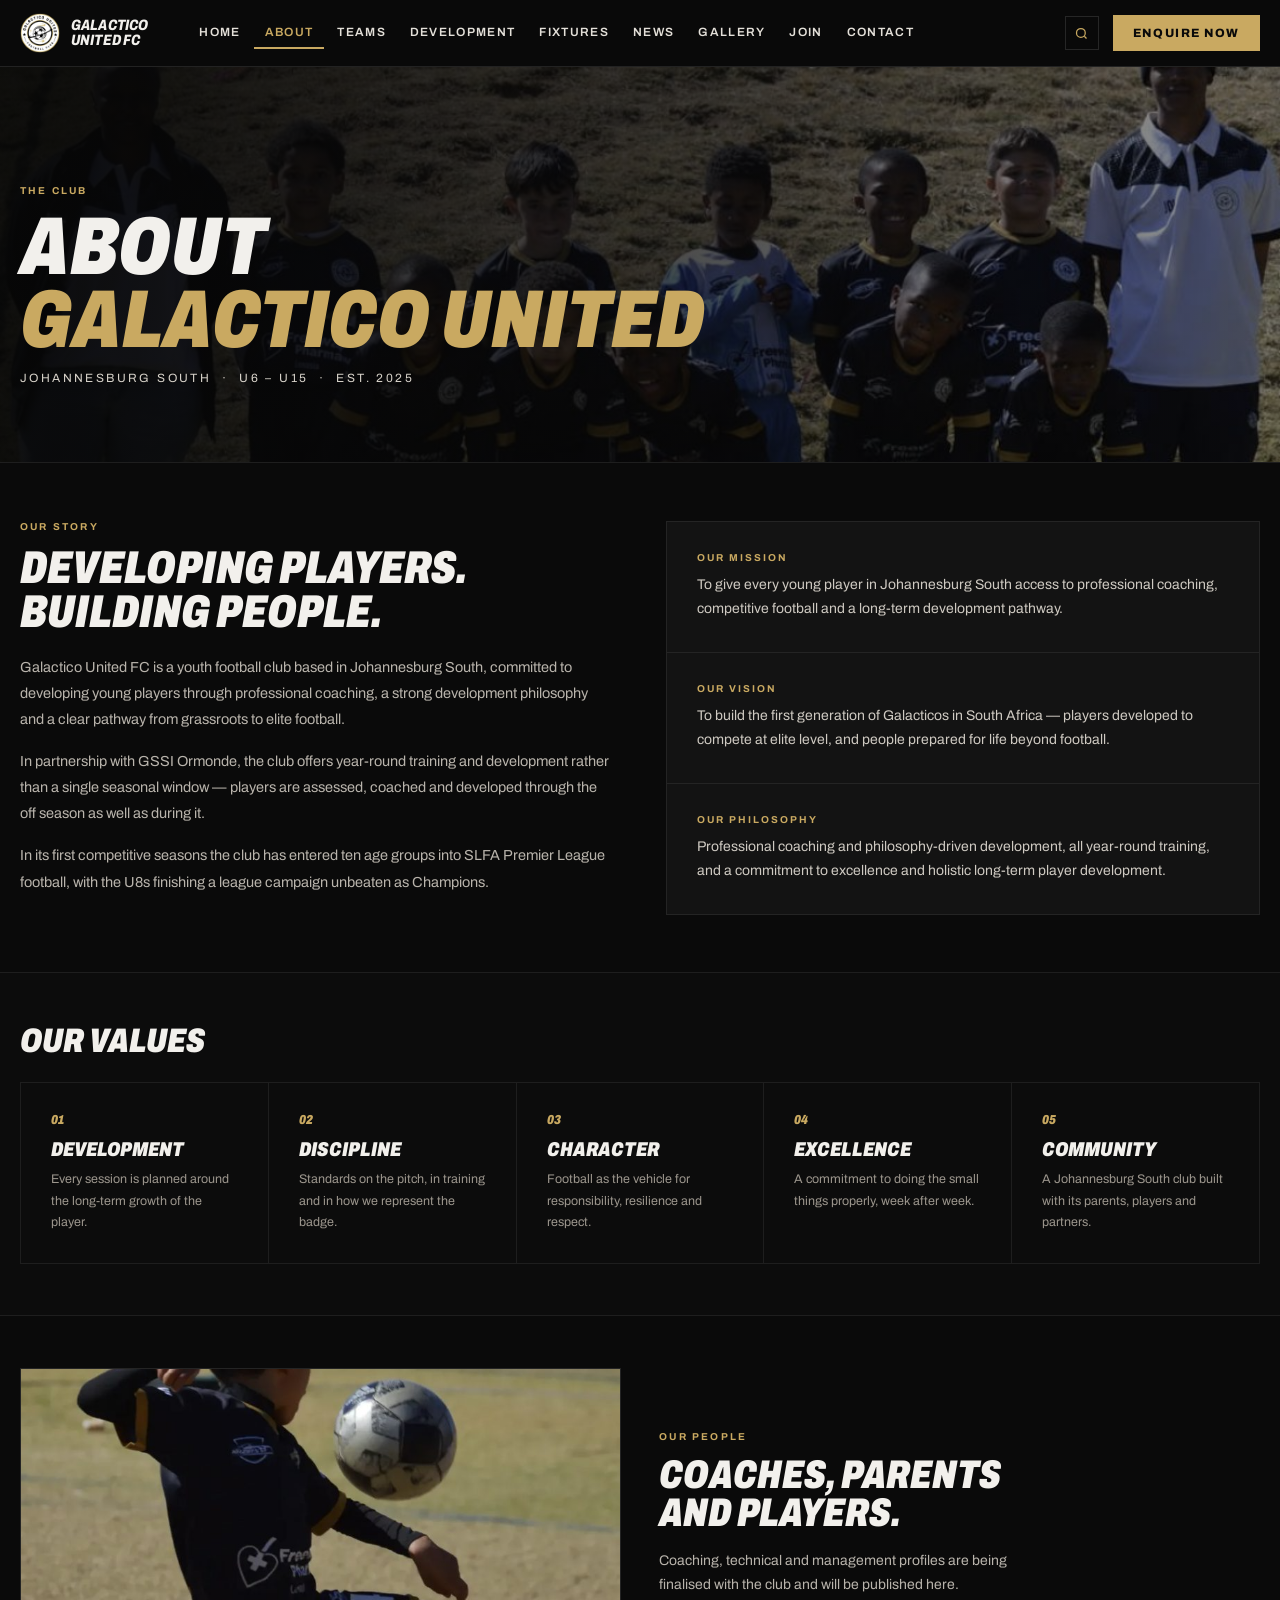
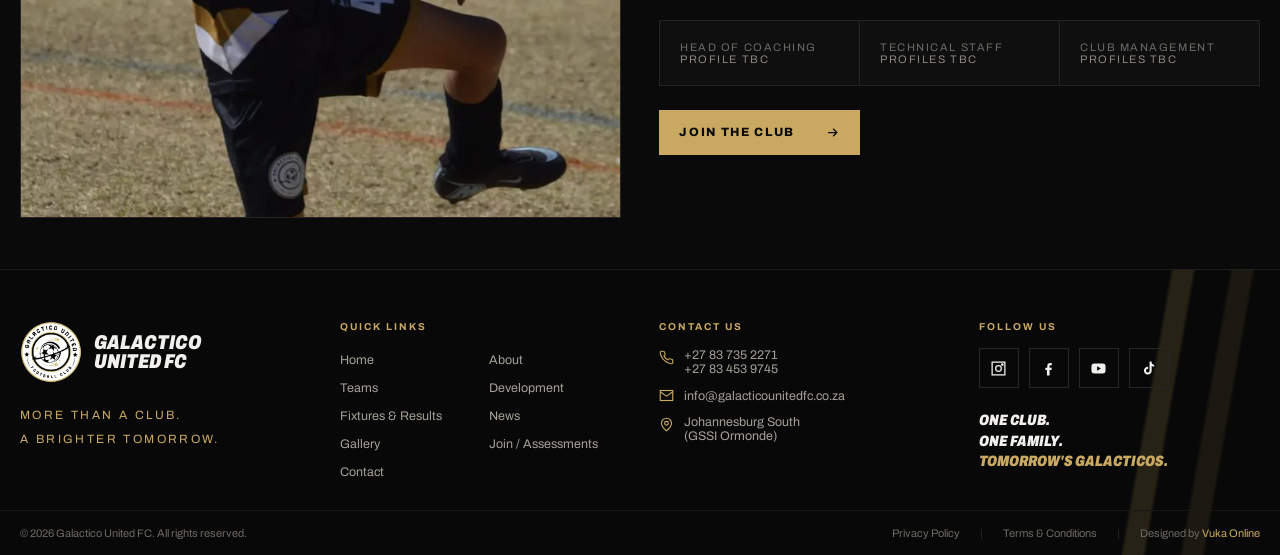
==== about.html @ 10b66dcd "Galactico United FC website — built from the design prototype Static multi-page site (HTML/CSS/JS, n" ====
<!DOCTYPE html>
<html lang="en">
<head>
<meta charset="utf-8">
<meta name="viewport" content="width=device-width, initial-scale=1">
<title>About — Galactico United FC</title>
<meta name="description" content="The story, mission, vision and values of Galactico United FC, a youth football club based in Johannesburg South.">
<link rel="icon" type="image/png" href="assets/crest.png">
<link rel="preconnect" href="https://fonts.googleapis.com">
<link rel="preconnect" href="https://fonts.gstatic.com" crossorigin>
<link href="https://fonts.googleapis.com/css2?family=Archivo:ital,wdth,wght@0,62..125,100..900;1,62..125,100..900&display=swap" rel="stylesheet">
<link rel="stylesheet" href="css/site.css">
</head>
<body data-page="about">

<header class="hdr">
  <div class="hdr-in">
    <a class="brand" href="index.html" aria-label="Galactico United FC — home">
      <img src="assets/crest.png" alt="Galactico United FC crest">
      <div class="brand-word">Galactico<br>United FC</div>
    </a>
    <nav class="nav-desktop" aria-label="Primary">
      <a href="index.html" data-nav="home">HOME</a>
      <a href="about.html" data-nav="about">ABOUT</a>
      <a href="teams.html" data-nav="teams">TEAMS</a>
      <a href="development.html" data-nav="development">DEVELOPMENT</a>
      <a href="fixtures.html" data-nav="fixtures">FIXTURES</a>
      <a href="news.html" data-nav="news">NEWS</a>
      <a href="gallery.html" data-nav="gallery">GALLERY</a>
      <a href="join.html" data-nav="join">JOIN</a>
      <a href="contact.html" data-nav="contact">CONTACT</a>
    </nav>
    <div class="hdr-desktop">
      <button type="button" class="search-btn" id="search-toggle" title="Search" aria-label="Search">
        <svg width="15" height="15" viewBox="0 0 24 24" fill="none" stroke="currentColor" stroke-width="2"><circle cx="11" cy="11" r="7"></circle><path d="m20 20-3.5-3.5"></path></svg>
      </button>
      <a class="btn-enquire" href="join.html">Enquire Now</a>
    </div>
    <div class="hdr-mobile">
      <a class="btn-join-sm" href="join.html">Join</a>
      <button type="button" class="burger" id="menu-open" aria-label="Open menu">
        <svg width="18" height="18" viewBox="0 0 24 24" stroke="currentColor" stroke-width="2" fill="none"><path d="M3 6h18M3 12h18M3 18h18"></path></svg>
      </button>
    </div>
  </div>
</header>

<div class="mmenu" id="mmenu" hidden>
  <div class="mmenu-top">
    <div class="mmenu-brand">
      <img src="assets/crest.png" alt="crest">
      <div>Galactico United FC</div>
    </div>
    <button type="button" class="burger" id="menu-close" aria-label="Close menu">
      <svg width="18" height="18" viewBox="0 0 24 24" stroke="currentColor" stroke-width="2" fill="none"><path d="M18 6 6 18M6 6l12 12"></path></svg>
    </button>
  </div>
  <div class="mmenu-body">
    <a class="mlink" href="index.html" data-nav="home">HOME</a>
    <a class="mlink" href="about.html" data-nav="about">ABOUT</a>
    <a class="mlink" href="teams.html" data-nav="teams">TEAMS</a>
    <a class="mlink" href="development.html" data-nav="development">DEVELOPMENT</a>
    <a class="mlink" href="fixtures.html" data-nav="fixtures">FIXTURES</a>
    <a class="mlink" href="news.html" data-nav="news">NEWS</a>
    <a class="mlink" href="gallery.html" data-nav="gallery">GALLERY</a>
    <a class="mlink" href="join.html" data-nav="join">JOIN</a>
    <a class="mlink" href="contact.html" data-nav="contact">CONTACT</a>
    <div class="mmenu-aud"><div>Parents</div><div>Players</div><div>Partners</div></div>
    <a class="mmenu-cta" href="join.html">Register for assessments</a>
  </div>
</div>

<div class="search-ov" id="search-ov" hidden>
  <div class="search-box">
    <span class="kicker">Search the club</span>
    <input placeholder="Players, teams, fixtures, news…" aria-label="Search the club">
    <div class="note">Prototype — search results are not wired up.</div>
  </div>
</div>

<main>
  <section class="phero about-hero">
    <img class="hero-img" src="assets/team-group.jpg" alt="Galactico United squad" style="object-position:50% 40%">
    <div class="shade"></div>
    <div class="phero-in">
      <span class="kicker">The club</span>
      <h1 class="disp st74">About<br><span class="gold">Galactico United</span></h1>
      <div class="meta">Johannesburg South &nbsp;·&nbsp; U6 – U15 &nbsp;·&nbsp; Est. 2025</div>
    </div>
  </section>

  <section class="two-col">
    <div>
      <span class="kicker">Our story</span>
      <h2 class="disp st74">Developing players.<br>Building people.</h2>
      <p class="copy">Galactico United FC is a youth football club based in Johannesburg South, committed to developing young players through professional coaching, a strong development philosophy and a clear pathway from grassroots to elite football.</p>
      <p class="copy">In partnership with GSSI Ormonde, the club offers year-round training and development rather than a single seasonal window — players are assessed, coached and developed through the off season as well as during it.</p>
      <p class="copy">In its first competitive seasons the club has entered ten age groups into SLFA Premier League football, with the U8s finishing a league campaign unbeaten as Champions.</p>
    </div>
    <div class="grid-lines">
      <div class="mvp"><span class="kicker">Our mission</span><p>To give every young player in Johannesburg South access to professional coaching, competitive football and a long-term development pathway.</p></div>
      <div class="mvp"><span class="kicker">Our vision</span><p>To build the first generation of Galacticos in South Africa — players developed to compete at elite level, and people prepared for life beyond football.</p></div>
      <div class="mvp"><span class="kicker">Our philosophy</span><p>Professional coaching and philosophy-driven development, all year-round training, and a commitment to excellence and holistic long-term player development.</p></div>
    </div>
  </section>

  <section class="values-sec">
    <div class="values-in">
      <h2 class="disp st76">Our Values</h2>
      <div class="values5">
        <div class="v5"><div class="n">01</div><div class="l">Development</div><div class="x">Every session is planned around the long-term growth of the player.</div></div>
        <div class="v5"><div class="n">02</div><div class="l">Discipline</div><div class="x">Standards on the pitch, in training and in how we represent the badge.</div></div>
        <div class="v5"><div class="n">03</div><div class="l">Character</div><div class="x">Football as the vehicle for responsibility, resilience and respect.</div></div>
        <div class="v5"><div class="n">04</div><div class="l">Excellence</div><div class="x">A commitment to doing the small things properly, week after week.</div></div>
        <div class="v5"><div class="n">05</div><div class="l">Community</div><div class="x">A Johannesburg South club built with its parents, players and partners.</div></div>
      </div>
    </div>
  </section>

  <section class="people">
    <div class="img"><img class="cover" src="assets/action-juggle.jpg" alt="Player in training" style="object-position:50% 22%"></div>
    <div>
      <span class="kicker">Our people</span>
      <h2 class="disp st74">Coaches, parents<br>and players.</h2>
      <p>Coaching, technical and management profiles are being finalised with the club and will be published here.</p>
      <div class="staff">
        <div>Head of coaching<br><span>Profile TBC</span></div>
        <div>Technical staff<br><span>Profiles TBC</span></div>
        <div>Club management<br><span>Profiles TBC</span></div>
      </div>
      <a class="btn btn-inline btn-gold" href="join.html">Join the club<svg class="arrow" width="15" height="15" viewBox="0 0 24 24" stroke="currentColor" stroke-width="2" fill="none"><path d="M5 12h14M13 6l6 6-6 6"></path></svg></a>
    </div>
  </section>
</main>

<footer class="foot">
  <div class="foot-stripe"></div>
  <div class="foot-in">
    <div>
      <a class="foot-brand" href="index.html">
        <img src="assets/crest.png" alt="Galactico United FC crest">
        <div>Galactico<br>United FC</div>
      </a>
      <div class="foot-tag">More than a club.<br>A brighter tomorrow.</div>
    </div>
    <div>
      <div class="foot-h">Quick links</div>
      <div class="foot-links">
        <a href="index.html">Home</a>
        <a href="about.html">About</a>
        <a href="teams.html">Teams</a>
        <a href="development.html">Development</a>
        <a href="fixtures.html">Fixtures & Results</a>
        <a href="news.html">News</a>
        <a href="gallery.html">Gallery</a>
        <a href="join.html">Join / Assessments</a>
        <a href="contact.html">Contact</a>
      </div>
    </div>
    <div>
      <div class="foot-h">Contact us</div>
      <div class="foot-contact">
        <div><svg width="15" height="15" viewBox="0 0 24 24" fill="none" stroke="#C9A961" stroke-width="1.8"><path d="M22 16.9v3a2 2 0 0 1-2.2 2 19.8 19.8 0 0 1-8.6-3 19.5 19.5 0 0 1-6-6A19.8 19.8 0 0 1 2 4.2 2 2 0 0 1 4 2h3a2 2 0 0 1 2 1.7c.1 1 .4 1.9.7 2.8a2 2 0 0 1-.5 2.1L8 9.8a16 16 0 0 0 6 6l1.2-1.2a2 2 0 0 1 2.1-.5c.9.4 1.8.6 2.8.7A2 2 0 0 1 22 16.9Z"></path></svg><div><a href="tel:+27837352271">+27 83 735 2271</a><br><a href="tel:+27834539745">+27 83 453 9745</a></div></div>
        <div class="c"><svg width="15" height="15" viewBox="0 0 24 24" fill="none" stroke="#C9A961" stroke-width="1.8"><rect x="2" y="4" width="20" height="16"></rect><path d="m2 6 10 7 10-7"></path></svg><a href="mailto:info@galacticounitedfc.co.za">info@galacticounitedfc.co.za</a></div>
        <div><svg width="15" height="15" viewBox="0 0 24 24" fill="none" stroke="#C9A961" stroke-width="1.8"><path d="M20 10c0 6-8 12-8 12s-8-6-8-12a8 8 0 0 1 16 0Z"></path><circle cx="12" cy="10" r="3"></circle></svg><div>Johannesburg South<br>(GSSI Ormonde)</div></div>
      </div>
    </div>
    <div>
      <div class="foot-h">Follow us</div>
      <div class="foot-social">
        <a class="sq" href="#" aria-label="Instagram"><svg width="17" height="17" viewBox="0 0 24 24" fill="none" stroke="currentColor" stroke-width="1.8"><rect x="3" y="3" width="18" height="18"></rect><circle cx="12" cy="12" r="4"></circle><circle cx="17.5" cy="6.5" r="1"></circle></svg></a>
        <a class="sq" href="#" aria-label="Facebook"><svg width="17" height="17" viewBox="0 0 24 24" fill="currentColor"><path d="M13.5 22v-8h2.7l.4-3.1h-3.1V8.8c0-.9.3-1.5 1.6-1.5h1.6V4.5c-.3 0-1.3-.1-2.4-.1-2.4 0-4 1.5-4 4.2v2.3H7.5V14h2.3v8h3.7Z"></path></svg></a>
        <a class="sq" href="#" aria-label="YouTube"><svg width="17" height="17" viewBox="0 0 24 24" fill="currentColor"><path d="M21.6 7.2a2.6 2.6 0 0 0-1.8-1.8C18.2 5 12 5 12 5s-6.2 0-7.8.4A2.6 2.6 0 0 0 2.4 7.2C2 8.8 2 12 2 12s0 3.2.4 4.8a2.6 2.6 0 0 0 1.8 1.8C5.8 19 12 19 12 19s6.2 0 7.8-.4a2.6 2.6 0 0 0 1.8-1.8C22 15.2 22 12 22 12s0-3.2-.4-4.8ZM10 15.2V8.8L15.5 12 10 15.2Z"></path></svg></a>
        <a class="sq" href="#" aria-label="TikTok"><svg width="17" height="17" viewBox="0 0 24 24" fill="currentColor"><path d="M16.5 2h-3v13a2.5 2.5 0 1 1-2-2.4V9.5a5.5 5.5 0 1 0 5 5.5V8.6a6 6 0 0 0 3.5 1.1V6.6A3.6 3.6 0 0 1 16.5 2Z"></path></svg></a>
      </div>
      <div class="foot-motto">One club.<br>One family.<br><span class="gold">Tomorrow's galacticos.</span></div>
    </div>
  </div>
  <div class="foot-bar">
    <div class="foot-bar-in">
      <div>© 2026 Galactico United FC. All rights reserved.</div>
      <div class="foot-bar-links">
        <a href="#">Privacy Policy</a><span class="sep">|</span><a href="#">Terms &amp; Conditions</a><span class="sep">|</span><div>Designed by <span class="gold">Vuka Online</span></div>
      </div>
    </div>
  </div>
</footer>

<div class="lb" id="lb" hidden>
  <img id="lb-img" src="" alt="">
  <div class="lb-ctl">
    <button type="button" id="lb-prev" aria-label="Previous image"><svg width="16" height="16" viewBox="0 0 24 24" stroke="currentColor" stroke-width="2" fill="none"><path d="M19 12H5M11 6l-6 6 6 6"></path></svg></button>
    <div class="lb-cap" id="lb-cap"></div>
    <button type="button" id="lb-next" aria-label="Next image"><svg width="16" height="16" viewBox="0 0 24 24" stroke="currentColor" stroke-width="2" fill="none"><path d="M5 12h14M13 6l6 6-6 6"></path></svg></button>
  </div>
</div>

<script src="js/data.js"></script>
<script src="js/site.js"></script>
</body>
</html>
---- css/site.css ----
/* Galactico United FC — site stylesheet. Values carried 1:1 from the design prototype. */

/* ── Base ─────────────────────────────────────────────────────────────── */
html,body{margin:0;padding:0;background:#0A0A0A}
body{font-family:Archivo,sans-serif;-webkit-font-smoothing:antialiased;color:#F2F0EC;min-height:100vh}
*{box-sizing:border-box}
:where(a){color:#C9A961;text-decoration:none}
:where(a:hover){color:#E3CB92}
::selection{background:#C9A961;color:#0A0A0A}
:focus-visible{outline:2px solid #C9A961;outline-offset:2px}
input,textarea,select,button{font-family:Archivo,sans-serif}
button{border:0;background:none;padding:0;margin:0;color:inherit;font:inherit;cursor:pointer;text-align:inherit}
[hidden]{display:none!important}
@keyframes gufcFade{from{opacity:0;transform:translateY(10px)}to{opacity:1;transform:none}}

/* ── Utilities ────────────────────────────────────────────────────────── */
.disp{margin:0;font-weight:900;font-style:italic;text-transform:uppercase}
.st74{font-stretch:74%}.st76{font-stretch:76%}.st78{font-stretch:78%}
.gold{color:#C9A961}
.kicker{font-size:10px;letter-spacing:.22em;text-transform:uppercase;color:#C9A961;font-weight:700}
.kicker-20{letter-spacing:.2em}.kicker-18{letter-spacing:.18em}
.sub{font-size:12px;letter-spacing:.2em;text-transform:uppercase;color:#8A857D}
.panel{background:#131313;border:1px solid #242424}
.grid-lines{display:grid;gap:1px;background:#242424;border:1px solid #242424}
.copy{font-size:14.5px;line-height:1.8;color:#B9B4AC;text-wrap:pretty}
.cover{width:100%;height:100%;object-fit:cover}
.hero-img{position:absolute;inset:0;width:100%;height:100%;object-fit:cover}
.arrow{flex:none}

/* Buttons */
.btn{display:flex;align-items:center;cursor:pointer;text-transform:uppercase;font-weight:800;letter-spacing:.14em;font-size:12px;padding:16px 22px;gap:34px}
.btn-inline{display:inline-flex}
.btn-gold{background:#C9A961;color:#0A0A0A}
.btn-gold:hover{background:#E3CB92;color:#0A0A0A}
.btn-line-gold{border:1px solid #C9A961;color:#C9A961}
.btn-line-gold:hover{background:#C9A961;color:#0A0A0A}
.btn-line{border:1px solid #3A3A3A;color:#E4E0D9}
.btn-line:hover{border-color:#C9A961;color:#C9A961}
.btn-line-hero{border:1px solid #6A6459;color:#F2F0EC}
.btn-line-hero:hover{border-color:#C9A961;color:#C9A961}
.more{display:flex;align-items:center;gap:8px;color:#C9A961;font-size:11px;font-weight:800;letter-spacing:.14em;text-transform:uppercase;cursor:pointer}
.more:hover{color:#C9A961}

/* Pills / tabs */
.pill{padding:11px 18px;border:1px solid #2A2A2A;background:transparent;color:#C6C1B8;font-size:11px;font-weight:800;letter-spacing:.13em;text-transform:uppercase;cursor:pointer}
.pill.on{background:#C9A961;border-color:#C9A961;color:#0A0A0A}
.pill-team{flex:0 0 auto;padding:10px 18px;font-size:12px;letter-spacing:.12em}
.pill-lg{padding:13px 26px;font-size:12px}
.htab{padding:12px 18px;font-size:11px;font-weight:800;letter-spacing:.13em;text-transform:uppercase;cursor:pointer;border-bottom:2px solid transparent;color:#8A857D;background:transparent}
.htab.on{border-bottom-color:#C9A961;color:#C9A961;background:#171717}

/* Hover helpers */
.zoom{--z:1.06}
.zoom img{transition:transform .5s ease}
.zoom:hover img{transform:scale(var(--z))}
.zoom-b img{transition:transform .5s ease,filter .4s ease}
.zoom-b:hover img{filter:brightness(1.1)}
.sq{display:grid;place-items:center;border:1px solid #262626;color:#C6C1B8;cursor:pointer}
.sq:hover{border-color:#C9A961;color:#C9A961}

/* Forms */
.lbl{display:block}
.lbl span{display:block;font-size:10px;letter-spacing:.16em;text-transform:uppercase;color:#C6C1B8;margin-bottom:8px}
.inp{width:100%;background:#0A0A0A;border:1px solid #2A2A2A;color:#F2F0EC;padding:14px;font-size:14px;outline:none}
.inp[type=date]{padding:13px}
textarea.inp{resize:vertical}
.form-grid{display:grid;grid-template-columns:repeat(auto-fit,minmax(200px,1fr));gap:16px}
.lbl-full{display:block;margin-top:16px}
.form-note{margin-top:16px;font-size:11px;color:#6E6963}
.sel-filter{background:#0E0E0E;border:1px solid #2A2A2A;color:#C6C1B8;padding:13px 14px;font-size:11px;letter-spacing:.12em;text-transform:uppercase;outline:none}

/* ── Header ───────────────────────────────────────────────────────────── */
.hdr{position:sticky;top:0;z-index:60;background:rgba(10,10,10,.92);backdrop-filter:blur(14px);border-bottom:1px solid #222}
.hdr-in{max-width:1480px;margin:0 auto;padding:0 20px;display:flex;align-items:center;gap:26px;height:66px}
.brand{display:flex;align-items:center;gap:11px;cursor:pointer;flex:none;color:#F2F0EC}
.brand:hover{color:#F2F0EC}
.brand img{width:40px;height:40px;display:block}
.brand-word{font-weight:800;font-style:italic;font-stretch:80%;text-transform:uppercase;font-size:15px;line-height:.98;letter-spacing:.01em}
.nav-desktop{display:none;align-items:center;gap:2px;margin-left:14px}
.nav-desktop a{padding:8px 11px;font-size:12px;font-weight:600;letter-spacing:.11em;text-transform:uppercase;cursor:pointer;border-bottom:2px solid transparent;color:#E4E0D9}
.nav-desktop a:hover{color:#E4E0D9}
.nav-desktop a.on{border-bottom-color:#C9A961;color:#C9A961}
.hdr-desktop{display:none;margin-left:auto;align-items:center;gap:14px}
.search-btn{width:34px;height:34px;display:grid;place-items:center;cursor:pointer;border:1px solid #262626;color:#C9A961}
.search-btn:hover{border-color:#C9A961;color:#E3CB92}
.btn-enquire{white-space:nowrap;background:#C9A961;color:#0A0A0A;padding:11px 20px;font-size:12px;font-weight:800;letter-spacing:.13em;text-transform:uppercase;cursor:pointer}
.btn-enquire:hover{background:#E3CB92;color:#0A0A0A}
.hdr-mobile{margin-left:auto;display:flex;align-items:center;gap:12px}
.btn-join-sm{background:#C9A961;color:#0A0A0A;padding:9px 14px;font-size:11px;font-weight:800;letter-spacing:.12em;text-transform:uppercase;cursor:pointer}
.btn-join-sm:hover{color:#0A0A0A}
.burger{width:38px;height:38px;display:grid;place-items:center;border:1px solid #262626;cursor:pointer;color:#F2F0EC}
@media (min-width:960px){
  .nav-desktop{display:flex}
  .hdr-desktop{display:flex}
  .hdr-mobile{display:none}
}

/* Mobile menu */
.mmenu{position:fixed;inset:0;z-index:90;background:#0A0A0A;display:flex;flex-direction:column;animation:gufcFade .22s ease}
.mmenu-top{display:flex;align-items:center;justify-content:space-between;height:66px;padding:0 20px;border-bottom:1px solid #222}
.mmenu-brand{display:flex;align-items:center;gap:11px}
.mmenu-brand img{width:36px;height:36px}
.mmenu-brand div{font-weight:800;font-style:italic;font-stretch:80%;text-transform:uppercase;font-size:14px;line-height:1}
.mmenu-body{flex:1;overflow:auto;padding:8px 20px 28px}
.mlink{display:block;padding:18px 0;border-bottom:1px solid #1C1C1C;font-weight:900;font-style:italic;font-stretch:78%;text-transform:uppercase;font-size:28px;cursor:pointer;color:#E4E0D9}
.mlink:hover{color:#E4E0D9}
.mlink.on{color:#C9A961}
.mmenu-aud{display:flex;gap:18px;margin-top:26px;font-size:11px;letter-spacing:.16em;text-transform:uppercase;color:#8A857D}
.mmenu-cta{display:block;margin-top:26px;background:#C9A961;color:#0A0A0A;padding:16px 20px;font-size:13px;font-weight:800;letter-spacing:.14em;text-transform:uppercase;cursor:pointer}
.mmenu-cta:hover{color:#0A0A0A}

/* Search overlay */
.search-ov{position:fixed;inset:0;z-index:95;background:rgba(5,5,5,.88);padding:14vh 20px 0}
.search-box{max-width:720px;margin:0 auto;background:#111;border:1px solid #2A2A2A;padding:22px}
.search-box .kicker{font-size:11px;letter-spacing:.18em;margin-bottom:12px;display:block}
.search-box input{width:100%;background:#0A0A0A;border:1px solid #2A2A2A;color:#F2F0EC;padding:14px;font-size:15px;outline:none}
.search-box .note{margin-top:14px;font-size:12px;color:#7C776F}

/* ── Footer ───────────────────────────────────────────────────────────── */
.foot{border-top:1px solid #1E1E1E;background:#080808;position:relative;overflow:hidden}
.foot-stripe{position:absolute;right:-40px;top:0;bottom:0;width:320px;background:linear-gradient(100deg,transparent 0%,transparent 46%,rgba(201,169,97,.16) 47%,rgba(201,169,97,.16) 52%,transparent 53%,transparent 62%,rgba(201,169,97,.1) 63%,rgba(201,169,97,.1) 68%,transparent 69%)}
.foot-in{position:relative;max-width:1480px;margin:0 auto;padding:clamp(34px,4vw,58px) 20px clamp(18px,2vw,26px);display:grid;grid-template-columns:repeat(auto-fit,minmax(230px,1fr));gap:clamp(24px,3vw,44px)}
.foot-brand{display:flex;align-items:center;gap:12px;color:#F2F0EC}
.foot-brand:hover{color:#F2F0EC}
.foot-brand img{width:62px;height:62px}
.foot-brand div{font-weight:900;font-style:italic;font-stretch:78%;text-transform:uppercase;font-size:20px;line-height:.98}
.foot-tag{margin-top:20px;font-size:12px;letter-spacing:.2em;text-transform:uppercase;line-height:2;color:#C9A961}
.foot-h{font-size:10px;letter-spacing:.2em;text-transform:uppercase;color:#C9A961;font-weight:700;margin-bottom:16px}
.foot-links{display:grid;grid-template-columns:repeat(auto-fit,minmax(96px,1fr));gap:4px 18px}
.foot-links a{font-size:12.5px;color:#A5A098;padding:5px 0;cursor:pointer;display:block}
.foot-links a:hover{color:#C9A961}
.foot-contact{display:flex;flex-direction:column;gap:12px;font-size:12.5px;color:#A5A098}
.foot-contact>div{display:flex;gap:10px;align-items:flex-start}
.foot-contact>div.c{align-items:center}
.foot-contact svg{flex:none;margin-top:2px}
.foot-contact>div.c svg{margin-top:0}
.foot-contact a{color:#A5A098}
.foot-contact a:hover{color:#C9A961}
.foot-social{display:flex;gap:10px;flex-wrap:wrap}
.foot-social .sq{width:40px;height:40px;color:#F2F0EC}
.foot-social .sq:hover{color:#C9A961}
.foot-motto{margin-top:22px;text-align:left;font-weight:900;font-style:italic;font-stretch:78%;text-transform:uppercase;font-size:15px;line-height:1.35}
.foot-bar{position:relative;border-top:1px solid #171717}
.foot-bar-in{max-width:1480px;margin:0 auto;padding:16px 20px;display:flex;flex-wrap:wrap;gap:10px 24px;align-items:center;justify-content:space-between;font-size:11px;color:#6E6963}
.foot-bar-links{display:flex;gap:8px 20px;flex-wrap:wrap;align-items:center}
.foot-bar-links a{color:#6E6963;cursor:pointer}
.foot-bar-links a:hover{color:#C9A961}
.foot-bar-links .sep{color:#2A2A2A}

/* Lightbox */
.lb{position:fixed;inset:0;z-index:99;background:rgba(4,4,4,.94);display:flex;flex-direction:column;align-items:center;justify-content:center;gap:16px;padding:24px}
.lb img{max-width:min(1100px,92vw);max-height:76vh;object-fit:contain}
.lb-ctl{display:flex;align-items:center;gap:20px}
.lb-ctl button{width:40px;height:40px;border:1px solid #3A3A3A;display:grid;place-items:center;color:#F2F0EC;cursor:pointer}
.lb-cap{font-size:11px;letter-spacing:.16em;text-transform:uppercase;color:#C6C1B8}

/* ── Page heroes / heads ──────────────────────────────────────────────── */
.phero{position:relative;display:flex;overflow:hidden;border-bottom:1px solid #1E1E1E}
.phero-in{position:relative;max-width:1480px;margin:0 auto;width:100%;display:flex;flex-direction:column;justify-content:flex-end}
.phead{border-bottom:1px solid #1E1E1E;background:#0C0C0C}
.phead-in{max-width:1480px;margin:0 auto;padding:clamp(34px,4.4vw,64px) 20px clamp(24px,3vw,36px)}
.phead-in-sm{max-width:1480px;margin:0 auto;padding:clamp(34px,4.4vw,64px) 20px clamp(22px,3vw,34px)}
.phead h1{font-size:clamp(38px,5.6vw,72px);line-height:.92;margin-bottom:10px}
.band{border-top:1px solid #1E1E1E;background:#0C0C0C}

/* ── Home ─────────────────────────────────────────────────────────────── */
.hero{position:relative;min-height:clamp(520px,80vh,860px);display:flex;align-items:stretch;overflow:hidden;background:#0A0A0A}
.hero-shade{position:absolute;inset:0;background:linear-gradient(100deg,rgba(6,6,6,.94) 0%,rgba(6,6,6,.78) 34%,rgba(6,6,6,.28) 62%,rgba(6,6,6,.55) 100%)}
.hero-in{position:relative;width:100%;max-width:1480px;margin:0 auto;padding:clamp(42px,7vw,92px) 20px clamp(30px,4vw,44px);display:flex;flex-direction:column;justify-content:flex-end;gap:clamp(18px,2.4vw,30px)}
.hero-top{display:flex;flex-wrap:wrap;gap:24px;align-items:flex-start}
.hero-h1{font-size:clamp(46px,8.6vw,112px);line-height:.86;letter-spacing:-.015em;max-width:14ch}
.hero-h1 .outline{color:transparent;-webkit-text-stroke:1.5px #F2F0EC}
.hero-side{margin-left:auto;margin-top:8px;font-size:11px;letter-spacing:.2em;text-transform:uppercase;line-height:2.1;color:#D8D3CA;text-align:right}
.hero-tag{font-size:clamp(13px,1.5vw,19px);letter-spacing:.22em;text-transform:uppercase;font-weight:600;color:#F2F0EC}
.hero-stats{display:flex;flex-wrap:wrap;gap:clamp(20px,4vw,54px)}
.hero-stat{display:flex;gap:12px;align-items:center}
.hero-stat b{display:block;font-size:14px;font-weight:800;letter-spacing:.1em;text-transform:uppercase}
.hero-stat small{display:block;font-size:10px;letter-spacing:.18em;text-transform:uppercase;color:#9C968D;margin-top:3px}
.hero-ctas{display:flex;flex-wrap:wrap;gap:14px}
.hero-ctas .btn{font-size:13px}
.hero-foot{display:flex;align-items:flex-end;justify-content:space-between;gap:20px;border-top:1px solid rgba(242,240,236,.14);padding-top:16px}
.hero-pdb{border-left:2px solid #C9A961;padding-left:12px;font-size:11px;letter-spacing:.22em;text-transform:uppercase;line-height:1.9;color:#D8D3CA}
.hero-dots{display:flex;align-items:center;gap:16px}
.slide-dot{cursor:pointer;font-size:12px;font-weight:700;letter-spacing:.14em;padding-bottom:6px;border-bottom:2px solid transparent;color:#7C776F}
.slide-dot.on{border-bottom-color:#C9A961;color:#F2F0EC}
.slide-next{width:32px;height:32px;display:grid;place-items:center;border:1px solid #4A463F;cursor:pointer;color:#F2F0EC}
.slide-next:hover{border-color:#C9A961}

.tiles{border-bottom:1px solid #1E1E1E;background:#0C0C0C}
.tiles-in{max-width:1480px;margin:0 auto;padding:0 20px;display:grid;grid-template-columns:repeat(auto-fit,minmax(216px,1fr))}
.tile{padding:26px 22px 24px;border-right:1px solid #1E1E1E;cursor:pointer;display:flex;flex-direction:column;gap:12px;color:#F2F0EC}
.tile:hover{background:#141414;color:#F2F0EC}
.tile .ic{color:#C9A961}
.tile .t{font-weight:900;font-style:italic;font-stretch:78%;text-transform:uppercase;font-size:19px;line-height:1}
.tile .s{font-size:11px;letter-spacing:.14em;text-transform:uppercase;color:#8A857D}

.home-grid{max-width:1480px;margin:0 auto;padding:clamp(18px,2.4vw,30px) 20px 0;display:grid;grid-template-columns:repeat(auto-fit,minmax(430px,1fr));gap:clamp(18px,2vw,26px);align-items:start}
@media (max-width:470px){.home-grid{grid-template-columns:minmax(0,1fr)}}
.home-col{display:flex;flex-direction:column;gap:clamp(18px,2vw,26px);min-width:0}
.panel-pad{padding:clamp(20px,2.2vw,30px)}
.panel-head{display:flex;align-items:baseline;justify-content:space-between;gap:16px;margin-bottom:22px}
.panel-head.top{align-items:flex-start;margin-bottom:20px}
.panel-head.m18{margin-bottom:18px}
.h2-panel{font-size:clamp(26px,3vw,36px);line-height:1}
.panel-sub{font-size:12px;letter-spacing:.16em;text-transform:uppercase;color:#8A857D;margin-top:6px}
.news-mini{display:grid;grid-template-columns:repeat(auto-fit,minmax(180px,1fr));gap:20px}
.news-mini a{cursor:pointer;display:flex;flex-direction:column;gap:10px;color:#F2F0EC}
.news-mini a:hover{color:#F2F0EC}
.news-mini .img{aspect-ratio:4/3;overflow:hidden;background:#0A0A0A}
.news-mini .d{font-size:10px;letter-spacing:.16em;text-transform:uppercase;color:#8A857D}
.news-mini .t{font-weight:700;font-size:15px;line-height:1.25}
.news-mini .x{font-size:12.5px;line-height:1.6;color:#A5A098}
.news-mini .more{font-size:10.5px;margin-top:2px}

.about-block{display:grid;grid-template-columns:repeat(auto-fit,minmax(230px,1fr))}
.about-img{min-height:300px;background:#0A0A0A}
.about-body{padding:clamp(22px,2.4vw,34px)}
.about-body .kicker{display:block;letter-spacing:.2em;margin-bottom:10px}
.about-body h2{font-size:clamp(24px,2.7vw,32px);line-height:1;margin-bottom:14px}
.about-body p{margin:0 0 20px;font-size:13.5px;line-height:1.7;color:#A5A098;text-wrap:pretty}
.values4{display:grid;grid-template-columns:repeat(auto-fit,minmax(78px,1fr));gap:10px;margin-bottom:22px}
.val{border:1px solid #2A2A2A;padding:14px 8px;display:flex;flex-direction:column;align-items:center;gap:8px}
.val:hover{border-color:#C9A961}
.val .ic{color:#C9A961}
.val .l{font-size:9.5px;letter-spacing:.14em;text-transform:uppercase;font-weight:700}
.btn-story{gap:30px;padding:13px 18px;font-size:11.5px}

.join-banner{position:relative;border:1px solid #242424;overflow:hidden;min-height:300px;display:flex}
.join-shade{position:absolute;inset:0;background:linear-gradient(95deg,rgba(8,8,8,.96) 8%,rgba(8,8,8,.72) 48%,rgba(8,8,8,.3) 100%)}
.join-body{position:relative;padding:clamp(24px,2.6vw,36px);display:flex;flex-direction:column;justify-content:center;gap:16px;max-width:520px}
.join-body h2{font-size:clamp(26px,3vw,34px);line-height:1}
.join-body .open{font-size:12px;letter-spacing:.2em;text-transform:uppercase;color:#C9A961;font-weight:700}
.join-body p{margin:0;font-size:13.5px;line-height:1.7;color:#CFCAC2;max-width:38ch}
.join-body .btn{align-self:flex-start;gap:30px;padding:15px 20px}
.join-41{position:absolute;right:clamp(16px,2vw,28px);bottom:clamp(16px,2vw,26px);text-align:right}
.join-41 .n{font-weight:900;font-style:italic;font-stretch:74%;font-size:clamp(56px,8vw,104px);line-height:.8;color:transparent;-webkit-text-stroke:1.5px rgba(201,169,97,.55)}
.join-41 .s{font-size:9.5px;letter-spacing:.18em;text-transform:uppercase;color:#9C968D;line-height:1.8;margin-top:6px}

.phases{display:flex;gap:12px;overflow-x:auto;padding-bottom:8px;scrollbar-width:thin}
.phase{flex:0 0 auto;width:172px;cursor:pointer;border:1px solid #242424;background:#0E0E0E;color:#F2F0EC;display:block}
.phase:hover{color:#F2F0EC}
.phase.on{border-color:#C9A961}
.phase .img{height:150px;overflow:hidden;background:#0A0A0A}
.phase .b{padding:12px 13px 14px}
.phase .l{font-weight:900;font-style:italic;font-stretch:78%;text-transform:uppercase;font-size:17px;line-height:1}
.phase .p{font-size:11px;color:#9C968D;margin-top:5px}
.phase .bar{height:3px;background:transparent}
.phase.on .bar{background:#C9A961}

.htabs{display:flex;border-bottom:1px solid #242424;margin-bottom:6px}
.hm{display:flex;align-items:center;gap:14px;padding:15px 4px;border-bottom:1px solid #1C1C1C}
.hm .dt{flex:none;width:52px}
.hm .dow{font-size:10px;letter-spacing:.14em;text-transform:uppercase;color:#8A857D}
.hm .d{font-weight:800;font-size:14px;letter-spacing:.02em}
.hm .cr{flex:none;width:34px;height:34px;border:1px solid #2E2E2E;display:grid;place-items:center;font-size:10px;font-weight:800;letter-spacing:.04em;color:#C9A961}
.hm .mid{flex:1;min-width:0}
.hm .age{font-weight:800;font-size:13px;letter-spacing:.08em;text-transform:uppercase}
.hm .vs{font-size:12px;color:#9C968D;white-space:nowrap;overflow:hidden;text-overflow:ellipsis}
.hm .r{flex:none;text-align:right}
.hm .v{font-size:11px;color:#9C968D}
.hm .sc{font-weight:800;font-size:13px;margin-top:2px;color:#F2F0EC}
.hm .sc.g{color:#C9A961}
.hm-note{font-size:10.5px;letter-spacing:.1em;text-transform:uppercase;color:#6E6963;margin-top:12px}

.hgal{display:grid;grid-template-columns:repeat(auto-fit,minmax(120px,1fr));gap:10px}
.hgal button{aspect-ratio:3/4;overflow:hidden;background:#0A0A0A;cursor:pointer;display:block;width:100%}

.stats-sec{max-width:1480px;margin:0 auto;padding:clamp(34px,5vw,72px) 20px clamp(10px,2vw,20px)}
.stats{border-top:2px solid #C9A961;padding-top:26px;display:grid;grid-template-columns:repeat(auto-fit,minmax(260px,1fr));gap:clamp(20px,3vw,44px);align-items:start}
.stats h2{font-size:clamp(28px,3.6vw,46px);line-height:.96;grid-column:span 1}
.stat{border-left:1px solid #2A2A2A;padding-left:18px}
.stat .big{font-weight:900;font-style:italic;font-stretch:76%;font-size:clamp(30px,3.4vw,44px);line-height:1;color:#C9A961}
.stat .l{font-size:11px;letter-spacing:.16em;text-transform:uppercase;color:#C6C1B8;margin-top:8px;line-height:1.7}

.path-sec{position:relative;margin-top:clamp(22px,3vw,40px);min-height:clamp(420px,56vh,620px);display:flex;overflow:hidden;border-top:1px solid #1E1E1E}
.path-shade{position:absolute;inset:0;background:linear-gradient(80deg,rgba(6,6,6,.95) 10%,rgba(6,6,6,.66) 52%,rgba(6,6,6,.35) 100%)}
.path-in{position:relative;max-width:1480px;margin:0 auto;padding:clamp(40px,6vw,84px) 20px;display:grid;grid-template-columns:repeat(auto-fit,minmax(300px,1fr));gap:clamp(24px,4vw,60px);align-items:center;width:100%}
.path-in .kicker{display:block;margin-bottom:14px}
.path-in h2{font-size:clamp(36px,5.4vw,72px);line-height:.9;margin-bottom:20px}
.path-in p{margin:0 0 26px;font-size:14px;line-height:1.75;color:#CFCAC2;max-width:46ch}
.path-in .btn{gap:30px}
.pillars{display:grid;gap:1px;background:#2A2A2A;border:1px solid #2A2A2A}
.pillar{background:rgba(10,10,10,.86);padding:16px 18px;display:flex;gap:14px;align-items:center}
.pillar .n{font-size:10px;font-weight:800;color:#C9A961;letter-spacing:.1em;width:22px;flex:none}
.pillar .l{font-size:12.5px;letter-spacing:.1em;text-transform:uppercase;font-weight:600}

.partners-in{max-width:1480px;margin:0 auto;padding:clamp(30px,4vw,54px) 20px}
.partners-head{display:flex;align-items:baseline;gap:18px;flex-wrap:wrap;margin-bottom:22px}
.partners-head h2{font-size:clamp(22px,2.4vw,30px);line-height:1}
.partners-head div{font-size:11px;letter-spacing:.16em;text-transform:uppercase;color:#7C776F}
.partners{display:grid;grid-template-columns:repeat(auto-fit,minmax(180px,1fr));gap:1px;background:#1E1E1E;border:1px solid #1E1E1E}
.partner{background:#0C0C0C;padding:28px 18px;display:flex;flex-direction:column;gap:6px;align-items:center;text-align:center}
.partner .n{font-weight:800;font-size:14px;letter-spacing:.1em;text-transform:uppercase;color:#F2F0EC}
.partner.tbc .n{color:#6E6963}
.partner .r{font-size:10px;letter-spacing:.14em;text-transform:uppercase;color:#6E6963}

/* ── About ────────────────────────────────────────────────────────────── */
.about-hero{min-height:clamp(300px,44vh,460px)}
.about-hero .shade{position:absolute;inset:0;background:linear-gradient(95deg,rgba(6,6,6,.95) 6%,rgba(6,6,6,.7) 55%,rgba(6,6,6,.4) 100%)}
.about-hero .phero-in{padding:clamp(40px,6vw,80px) 20px;gap:14px}
.about-hero h1{font-size:clamp(38px,6.4vw,84px);line-height:.9}
.about-hero .meta{font-size:12px;letter-spacing:.2em;text-transform:uppercase;color:#D8D3CA}
.two-col{max-width:1480px;margin:0 auto;padding:clamp(34px,4.5vw,72px) 20px;display:grid;grid-template-columns:repeat(auto-fit,minmax(320px,1fr));gap:clamp(24px,4vw,64px);align-items:start}
.two-col .kicker{display:block;margin-bottom:14px}
.two-col h2{font-size:clamp(28px,3.6vw,46px);line-height:.96;margin-bottom:20px}
.two-col .copy{margin:0 0 16px}
.two-col .copy:last-child{margin-bottom:0}
.mvp{background:#131313;padding:clamp(20px,2.4vw,30px)}
.mvp .kicker{display:block;letter-spacing:.2em;margin-bottom:10px}
.mvp p{margin:0;font-size:14px;line-height:1.75;color:#CFCAC2}
.values-sec{border-top:1px solid #1E1E1E;border-bottom:1px solid #1E1E1E;background:#0C0C0C}
.values-in{max-width:1480px;margin:0 auto;padding:clamp(30px,4vw,56px) 20px}
.values-in h2{font-size:clamp(24px,2.8vw,34px);line-height:1;margin-bottom:24px}
.values5{display:grid;grid-template-columns:repeat(auto-fit,minmax(190px,1fr));gap:1px;background:#1E1E1E;border:1px solid #1E1E1E}
.v5{background:#0C0C0C;padding:clamp(22px,2.4vw,30px)}
.v5:hover{background:#131313}
.v5 .n{font-weight:900;font-style:italic;font-stretch:78%;font-size:13px;color:#C9A961;margin-bottom:12px}
.v5 .l{font-weight:900;font-style:italic;font-stretch:78%;text-transform:uppercase;font-size:20px;line-height:1;margin-bottom:10px}
.v5 .x{font-size:12.5px;line-height:1.7;color:#9C968D}
.people{max-width:1480px;margin:0 auto;padding:clamp(30px,4vw,60px) 20px;display:grid;grid-template-columns:repeat(auto-fit,minmax(300px,1fr));gap:clamp(22px,3vw,40px);align-items:center}
.people .img{aspect-ratio:4/3;overflow:hidden;background:#0A0A0A;border:1px solid #242424}
.people .kicker{display:block;margin-bottom:14px}
.people h2{font-size:clamp(26px,3.2vw,40px);line-height:.96;margin-bottom:16px}
.people p{margin:0 0 22px;font-size:14px;line-height:1.75;color:#B9B4AC;max-width:48ch}
.staff{display:grid;grid-template-columns:repeat(auto-fit,minmax(150px,1fr));gap:1px;background:#242424;border:1px solid #242424}
.staff div{background:#0F0F0F;padding:20px;font-size:11px;letter-spacing:.14em;text-transform:uppercase;color:#6E6963}
.staff span{color:#8A857D}
.people .btn{margin-top:24px;gap:30px;padding:15px 20px}

/* ── Teams ────────────────────────────────────────────────────────────── */
.teams-hero{min-height:clamp(280px,40vh,420px)}
.teams-hero .shade{position:absolute;inset:0;background:linear-gradient(95deg,rgba(6,6,6,.95) 6%,rgba(6,6,6,.68) 58%,rgba(6,6,6,.35) 100%)}
.teams-hero .phero-in{padding:clamp(36px,5vw,72px) 20px;gap:12px}
.teams-hero h1{font-size:clamp(38px,6.4vw,80px);line-height:.9}
.teams-hero .meta{font-size:12px;letter-spacing:.2em;text-transform:uppercase;color:#C9A961;font-weight:600}
.team-bar{position:sticky;top:66px;z-index:40;background:rgba(10,10,10,.96);border-bottom:1px solid #1E1E1E}
.team-bar-in{max-width:1480px;margin:0 auto;padding:12px 20px;display:flex;gap:8px;overflow-x:auto}
.team-detail{max-width:1480px;margin:0 auto;padding:clamp(26px,3.4vw,50px) 20px;display:grid;grid-template-columns:repeat(auto-fit,minmax(330px,1fr));gap:clamp(22px,3vw,40px);align-items:start}
.team-img{border:1px solid #242424;overflow:hidden;background:#0E0E0E}
.team-img div{aspect-ratio:4/3;background:#0A0A0A}
.team-title{display:flex;align-items:baseline;gap:14px;flex-wrap:wrap}
.team-title h2{font-size:clamp(40px,5vw,68px);line-height:.9}
.team-title .ph{font-size:12px;letter-spacing:.18em;text-transform:uppercase;color:#C9A961;font-weight:700}
.team-note{margin:18px 0 24px;font-size:14.5px;line-height:1.8;color:#B9B4AC;max-width:52ch}
.team-facts{display:grid;grid-template-columns:repeat(auto-fit,minmax(150px,1fr));gap:1px;background:#242424;border:1px solid #242424;margin-bottom:24px}
.team-facts>div{background:#111;padding:18px}
.team-facts .k{font-size:10px;letter-spacing:.16em;text-transform:uppercase;color:#8A857D;margin-bottom:6px}
.team-facts .v{font-size:13px;font-weight:700}
.team-facts .v.tbc{color:#6E6963}
.team-btns{display:flex;flex-wrap:wrap;gap:12px}
.team-btns .btn{gap:24px;padding:14px 18px;font-size:11.5px;letter-spacing:.13em}
.all-teams-in{max-width:1480px;margin:0 auto;padding:clamp(28px,3.6vw,54px) 20px}
.all-teams-in h2{font-size:clamp(22px,2.6vw,32px);line-height:1;margin-bottom:22px}
.team-grid{display:grid;grid-template-columns:repeat(auto-fit,minmax(190px,1fr));gap:14px}
.tcard{border:1px solid #242424;background:#0E0E0E;cursor:pointer;text-align:left;display:block;width:100%;color:#F2F0EC}
.tcard:hover{border-color:#C9A961}
.tcard .img{height:160px;overflow:hidden;background:#0A0A0A}
.tcard .b{padding:14px 16px 18px}
.tcard .a{font-weight:900;font-style:italic;font-stretch:78%;text-transform:uppercase;font-size:22px;line-height:1}
.tcard .p{font-size:11px;letter-spacing:.12em;text-transform:uppercase;color:#C9A961;margin-top:6px}

/* ── Development ──────────────────────────────────────────────────────── */
.dev-hero{min-height:clamp(320px,52vh,540px)}
.dev-hero .shade{position:absolute;inset:0;background:linear-gradient(95deg,rgba(6,6,6,.95) 6%,rgba(6,6,6,.7) 56%,rgba(6,6,6,.35) 100%)}
.dev-hero .phero-in{padding:clamp(40px,6vw,80px) 20px;gap:14px}
.dev-hero h1{font-size:clamp(36px,6vw,78px);line-height:.9}
.dev-two{padding:clamp(32px,4.4vw,68px) 20px;gap:clamp(24px,4vw,60px)}
.dev-two h2{font-size:clamp(28px,3.4vw,44px)}
.dev-area{background:#111;padding:clamp(18px,2.2vw,26px);display:flex;gap:18px;align-items:flex-start}
.dev-area .n{font-weight:900;font-style:italic;font-stretch:78%;font-size:15px;color:#C9A961;width:28px;flex:none}
.dev-area .l{font-weight:800;font-size:13px;letter-spacing:.12em;text-transform:uppercase;margin-bottom:8px}
.dev-area .x{font-size:13px;line-height:1.7;color:#9C968D}
.pathway-in{max-width:1480px;margin:0 auto;padding:clamp(30px,4vw,60px) 20px}
.pathway-in h2{font-size:clamp(24px,2.8vw,36px);line-height:1;margin-bottom:8px}
.pathway-in .sub{font-size:11px;letter-spacing:.18em;margin-bottom:30px}
.pathway{display:grid;grid-template-columns:repeat(auto-fit,minmax(220px,1fr));gap:0;border-top:2px solid #C9A961}
.pstage{padding:26px 22px 30px;border-right:1px solid #1E1E1E;position:relative}
.pstage:before{content:"";position:absolute;top:-7px;left:22px;width:12px;height:12px;background:#C9A961}
.pstage .r{font-weight:900;font-style:italic;font-stretch:76%;text-transform:uppercase;font-size:clamp(24px,2.6vw,32px);line-height:1;margin-bottom:8px}
.pstage .p{font-size:11px;letter-spacing:.16em;text-transform:uppercase;color:#C9A961;font-weight:700;margin-bottom:14px}
.pstage .x{font-size:13px;line-height:1.75;color:#9C968D}
.compete{position:relative;min-height:clamp(300px,40vh,440px);display:flex;overflow:hidden;border-top:1px solid #1E1E1E}
.compete .shade{position:absolute;inset:0;background:linear-gradient(90deg,rgba(6,6,6,.94) 0%,rgba(6,6,6,.6) 60%,rgba(6,6,6,.3) 100%)}
.compete-in{position:relative;max-width:1480px;margin:0 auto;width:100%;padding:clamp(36px,5vw,72px) 20px;display:flex;flex-direction:column;justify-content:center;gap:20px}
.compete h2{font-size:clamp(28px,4vw,54px);line-height:.94;max-width:22ch}
.compete p{margin:0;font-size:14px;line-height:1.75;color:#CFCAC2;max-width:50ch}
.compete .btn{align-self:flex-start;gap:30px}

/* ── Fixtures ─────────────────────────────────────────────────────────── */
.fx-sec{max-width:1480px;margin:0 auto;padding:clamp(22px,3vw,40px) 20px}
.fx-bar{display:flex;flex-wrap:wrap;gap:10px;margin-bottom:22px}
.fx-filters{margin-left:auto;display:flex;flex-wrap:wrap;gap:10px}
.fx-note{border:1px solid #2A2A2A;background:#101010;padding:14px 18px;font-size:11px;letter-spacing:.14em;text-transform:uppercase;color:#C9A961;margin-bottom:18px}
.fx-list{border:1px solid #242424}
.fx{display:flex;align-items:center;gap:16px;padding:18px;border-bottom:1px solid #1C1C1C;background:#0E0E0E;flex-wrap:wrap}
.fx:hover{background:#141414}
.fx .dt{flex:none;width:64px}
.fx .dow{font-size:10px;letter-spacing:.14em;text-transform:uppercase;color:#8A857D}
.fx .d{font-weight:800;font-size:15px}
.fx .cr{flex:none;width:40px;height:40px;border:1px solid #2E2E2E;display:grid;place-items:center;font-size:11px;font-weight:800;color:#C9A961}
.fx .mid{flex:1;min-width:160px}
.fx .age{font-weight:800;font-size:14px;letter-spacing:.1em;text-transform:uppercase}
.fx .vs{font-size:13px;color:#9C968D;margin-top:2px}
.fx .v{flex:none;font-size:12px;color:#9C968D;min-width:110px}
.fx .t{flex:none;font-weight:800;font-size:14px;min-width:54px;text-align:right}
.rgroup{margin-bottom:26px}
.rgroup-h{display:flex;align-items:center;gap:14px;margin-bottom:10px}
.rgroup-h .d{font-weight:900;font-style:italic;font-stretch:76%;text-transform:uppercase;font-size:clamp(18px,2.2vw,24px)}
.rgroup-h .ln{flex:1;height:1px;background:#242424}
.rlist{border:1px solid #242424}
.rr{background:#0E0E0E;border-bottom:1px solid #1C1C1C;padding:14px 18px;display:grid;grid-template-columns:minmax(64px,auto) 1fr auto 1fr;gap:14px;align-items:center}
.rr:hover{background:#141414}
.rr .age{font-size:11px;font-weight:800;letter-spacing:.12em;text-transform:uppercase;color:#C9A961}
.rr .h{font-size:13.5px;font-weight:600;text-align:right;color:#9C968D}
.rr .a{font-size:13.5px;font-weight:600;color:#9C968D}
.rr .h.g,.rr .a.g{color:#F2F0EC}
.rr .sc{display:flex;align-items:center;gap:10px;background:#0A0A0A;border:1px solid #2A2A2A;padding:7px 14px}
.rr .sc span{font-weight:900;font-style:italic;font-size:17px;color:#7C776F}
.rr .sc span.w{color:#C9A961}
.rr .sc .dash{color:#4A463F;font-weight:400;font-style:normal;font-size:inherit}
.r-note{font-size:11px;letter-spacing:.1em;text-transform:uppercase;color:#6E6963}

/* ── News ─────────────────────────────────────────────────────────────── */
.news-sec{max-width:1480px;margin:0 auto;padding:clamp(22px,3vw,38px) 20px 0}
.featured{display:grid;grid-template-columns:repeat(auto-fit,minmax(300px,1fr));border:1px solid #242424;background:#111;cursor:pointer;margin-bottom:clamp(22px,3vw,36px);color:#F2F0EC}
.featured:hover{border-color:#C9A961;color:#F2F0EC}
.featured .img{min-height:280px;background:#0A0A0A;overflow:hidden}
.featured .b{padding:clamp(24px,3vw,44px);display:flex;flex-direction:column;justify-content:center;gap:14px}
.meta-row{display:flex;gap:14px;align-items:center;font-size:10px;letter-spacing:.18em;text-transform:uppercase}
.badge{background:#C9A961;color:#0A0A0A;padding:5px 10px;font-weight:800}
.meta-row .c{color:#C9A961;font-weight:700}
.meta-row .d{color:#8A857D}
.featured h2{font-size:clamp(24px,3.2vw,40px);line-height:1}
.featured p{margin:0;font-size:14px;line-height:1.75;color:#A5A098;max-width:52ch}
.featured .more{gap:10px}
.filters{display:flex;flex-wrap:wrap;gap:10px;margin-bottom:24px}
.news-grid{display:grid;grid-template-columns:repeat(auto-fit,minmax(280px,1fr));gap:clamp(18px,2.4vw,30px);padding-bottom:clamp(30px,4vw,60px)}
.ncard{border:1px solid #242424;background:#111;cursor:pointer;display:flex;flex-direction:column;color:#F2F0EC}
.ncard:hover{border-color:#C9A961;color:#F2F0EC}
.ncard .img{aspect-ratio:16/10;overflow:hidden;background:#0A0A0A}
.ncard .b{padding:20px;display:flex;flex-direction:column;gap:10px;flex:1}
.ncard .meta{display:flex;gap:12px;font-size:10px;letter-spacing:.16em;text-transform:uppercase}
.ncard .meta .c{color:#C9A961;font-weight:700}
.ncard .meta .d{color:#8A857D}
.ncard .t{font-weight:800;font-size:16px;line-height:1.25}
.ncard .x{font-size:13px;line-height:1.65;color:#A5A098}
.ncard .more{margin-top:auto;padding-top:12px;font-size:10.5px}

/* ── Article ──────────────────────────────────────────────────────────── */
.art-hero{min-height:clamp(320px,52vh,560px)}
.art-hero .shade{position:absolute;inset:0;background:linear-gradient(0deg,rgba(6,6,6,.96) 0%,rgba(6,6,6,.6) 55%,rgba(6,6,6,.4) 100%)}
.art-hero .phero-in{max-width:1100px;padding:clamp(36px,5vw,72px) 20px;gap:16px}
.art-hero .meta-row .d{color:#C6C1B8}
.art-hero h1{font-size:clamp(30px,4.8vw,62px);line-height:.94;max-width:26ch}
.art-body{max-width:1100px;margin:0 auto;padding:clamp(30px,4vw,56px) 20px}
.art-lead{border-left:2px solid #C9A961;padding-left:20px;font-size:16px;line-height:1.7;color:#E4E0D9;margin-bottom:30px}
.art-body p{margin:0 0 20px;font-size:15px;line-height:1.85;color:#B9B4AC;text-wrap:pretty}
.share{margin-top:30px;padding-top:22px;border-top:1px solid #242424;display:flex;flex-wrap:wrap;gap:14px;align-items:center}
.share .l{font-size:11px;letter-spacing:.16em;text-transform:uppercase;color:#8A857D}
.share .sqs{display:flex;gap:8px}
.share .sq{width:36px;height:36px}
.related-in{max-width:1480px;margin:0 auto;padding:clamp(28px,3.6vw,52px) 20px}
.related-in h2{font-size:clamp(22px,2.6vw,32px);line-height:1;margin-bottom:22px}
.related{display:grid;grid-template-columns:repeat(auto-fit,minmax(260px,1fr));gap:20px}
.rcard{border:1px solid #242424;background:#111;cursor:pointer;display:block;color:#F2F0EC}
.rcard:hover{border-color:#C9A961;color:#F2F0EC}
.rcard .img{aspect-ratio:16/10;overflow:hidden;background:#0A0A0A}
.rcard .b{padding:18px}
.rcard .d{font-size:10px;letter-spacing:.16em;text-transform:uppercase;color:#8A857D;margin-bottom:8px}
.rcard .t{font-weight:800;font-size:15px;line-height:1.3}

/* ── Gallery ──────────────────────────────────────────────────────────── */
.gal-sec{max-width:1480px;margin:0 auto;padding:clamp(22px,3vw,38px) 20px clamp(30px,4vw,60px)}
.gal-sec .filters{margin-bottom:22px}
.masonry{columns:280px;column-gap:14px}
.gitem{break-inside:avoid;margin-bottom:14px;position:relative;overflow:hidden;background:#0A0A0A;border:1px solid #1E1E1E;cursor:pointer;display:block;width:100%;text-align:left}
.gitem:hover{border-color:#C9A961}
.gitem img{width:100%;display:block;transition:transform .55s ease}
.gitem:hover img{transform:scale(1.05)}
.gitem .cap{position:absolute;left:0;right:0;bottom:0;padding:14px;background:linear-gradient(0deg,rgba(6,6,6,.9),transparent);font-size:11px;letter-spacing:.12em;text-transform:uppercase;color:#E4E0D9}

/* ── Join ─────────────────────────────────────────────────────────────── */
.join-hero{min-height:clamp(340px,54vh,560px)}
.join-hero .shade{position:absolute;inset:0;background:linear-gradient(95deg,rgba(6,6,6,.96) 6%,rgba(6,6,6,.7) 56%,rgba(6,6,6,.3) 100%)}
.join-hero .phero-in{padding:clamp(40px,6vw,80px) 20px;gap:16px}
.join-hero h1{font-size:clamp(36px,6vw,78px);line-height:.9}
.join-hero .meta{font-size:12px;letter-spacing:.2em;text-transform:uppercase;color:#E4E0D9;font-weight:600}
.join-hero p{margin:0;font-size:14px;line-height:1.75;color:#CFCAC2;max-width:52ch}
.join-sec{max-width:1480px;margin:0 auto;padding:clamp(28px,3.8vw,56px) 20px;display:grid;grid-template-columns:repeat(auto-fit,minmax(300px,1fr));gap:clamp(22px,3vw,44px);align-items:start}
.join-sec h2.how{font-size:clamp(24px,2.8vw,34px);line-height:1;margin-bottom:20px}
.steps{display:grid;gap:1px;background:#242424;border:1px solid #242424;margin-bottom:30px}
.step{background:#111;padding:20px;display:flex;gap:18px;align-items:flex-start}
.step .n{font-weight:900;font-style:italic;font-stretch:78%;font-size:16px;color:#C9A961;width:28px;flex:none}
.step .l{font-weight:800;font-size:13.5px;letter-spacing:.06em;margin-bottom:6px}
.step .x{font-size:13px;line-height:1.7;color:#9C968D}
.join-sec h2.why{font-size:clamp(22px,2.6vw,30px);line-height:1;margin-bottom:16px}
.why{display:flex;flex-direction:column;gap:12px;margin-bottom:28px}
.why div{display:flex;gap:12px;align-items:flex-start;font-size:14px;line-height:1.7;color:#B9B4AC}
.why svg{flex:none;margin-top:4px}
.expect{border:1px solid #242424;background:#101010;padding:20px}
.expect .kicker{display:block;letter-spacing:.2em;margin-bottom:10px}
.expect div{font-size:13.5px;line-height:1.75;color:#A5A098}
.form-panel{border:1px solid #242424;background:#111;padding:clamp(22px,2.6vw,34px)}
.form-panel h2{font-size:clamp(24px,2.8vw,32px);line-height:1;margin-bottom:6px}
.form-panel .req{font-size:11px;letter-spacing:.16em;text-transform:uppercase;color:#8A857D;margin-bottom:24px}
.form-actions{display:flex;flex-wrap:wrap;gap:12px;margin-top:22px}
.btn-wa{gap:14px}
.sent{padding:30px 0;display:flex;flex-direction:column;gap:16px;align-items:flex-start}
.sent .tick{width:48px;height:48px;border:2px solid #C9A961;display:grid;place-items:center;color:#C9A961}
.sent h2{font-size:28px;line-height:1;margin:0}
.sent p{margin:0;font-size:14px;line-height:1.75;color:#B9B4AC;max-width:40ch}
.sent .btn{padding:14px 20px;font-size:11.5px}

/* ── Contact ──────────────────────────────────────────────────────────── */
.phead h1.contact-h1{font-size:clamp(34px,5.2vw,66px)}
.contact-sec{max-width:1480px;margin:0 auto;padding:clamp(26px,3.6vw,52px) 20px clamp(30px,4vw,60px);display:grid;grid-template-columns:repeat(auto-fit,minmax(300px,1fr));gap:clamp(22px,3vw,40px);align-items:start}
.cinfo{display:grid;gap:1px;background:#242424;border:1px solid #242424;margin-bottom:24px}
.cinfo>div{background:#111;padding:22px}
.cinfo .kicker{display:block;letter-spacing:.18em;margin-bottom:10px}
.cinfo .v{font-size:15px;font-weight:700;line-height:1.7}
.cinfo .v.l16{line-height:1.6}
.cinfo .v a{color:#F2F0EC}
.cinfo .v a:hover{color:#C9A961}
.cinfo .v small{font-weight:500;color:#9C968D;font-size:13.5px}
.map{border:1px solid #242424;background:#0E0E0E;height:240px;display:flex;flex-direction:column;align-items:center;justify-content:center;gap:10px;color:#4A463F}
.map div{font-size:11px;letter-spacing:.16em;text-transform:uppercase}
.form-panel h2.send{font-size:clamp(22px,2.6vw,30px);margin-bottom:20px}
.form-panel .btn-send{margin-top:22px}
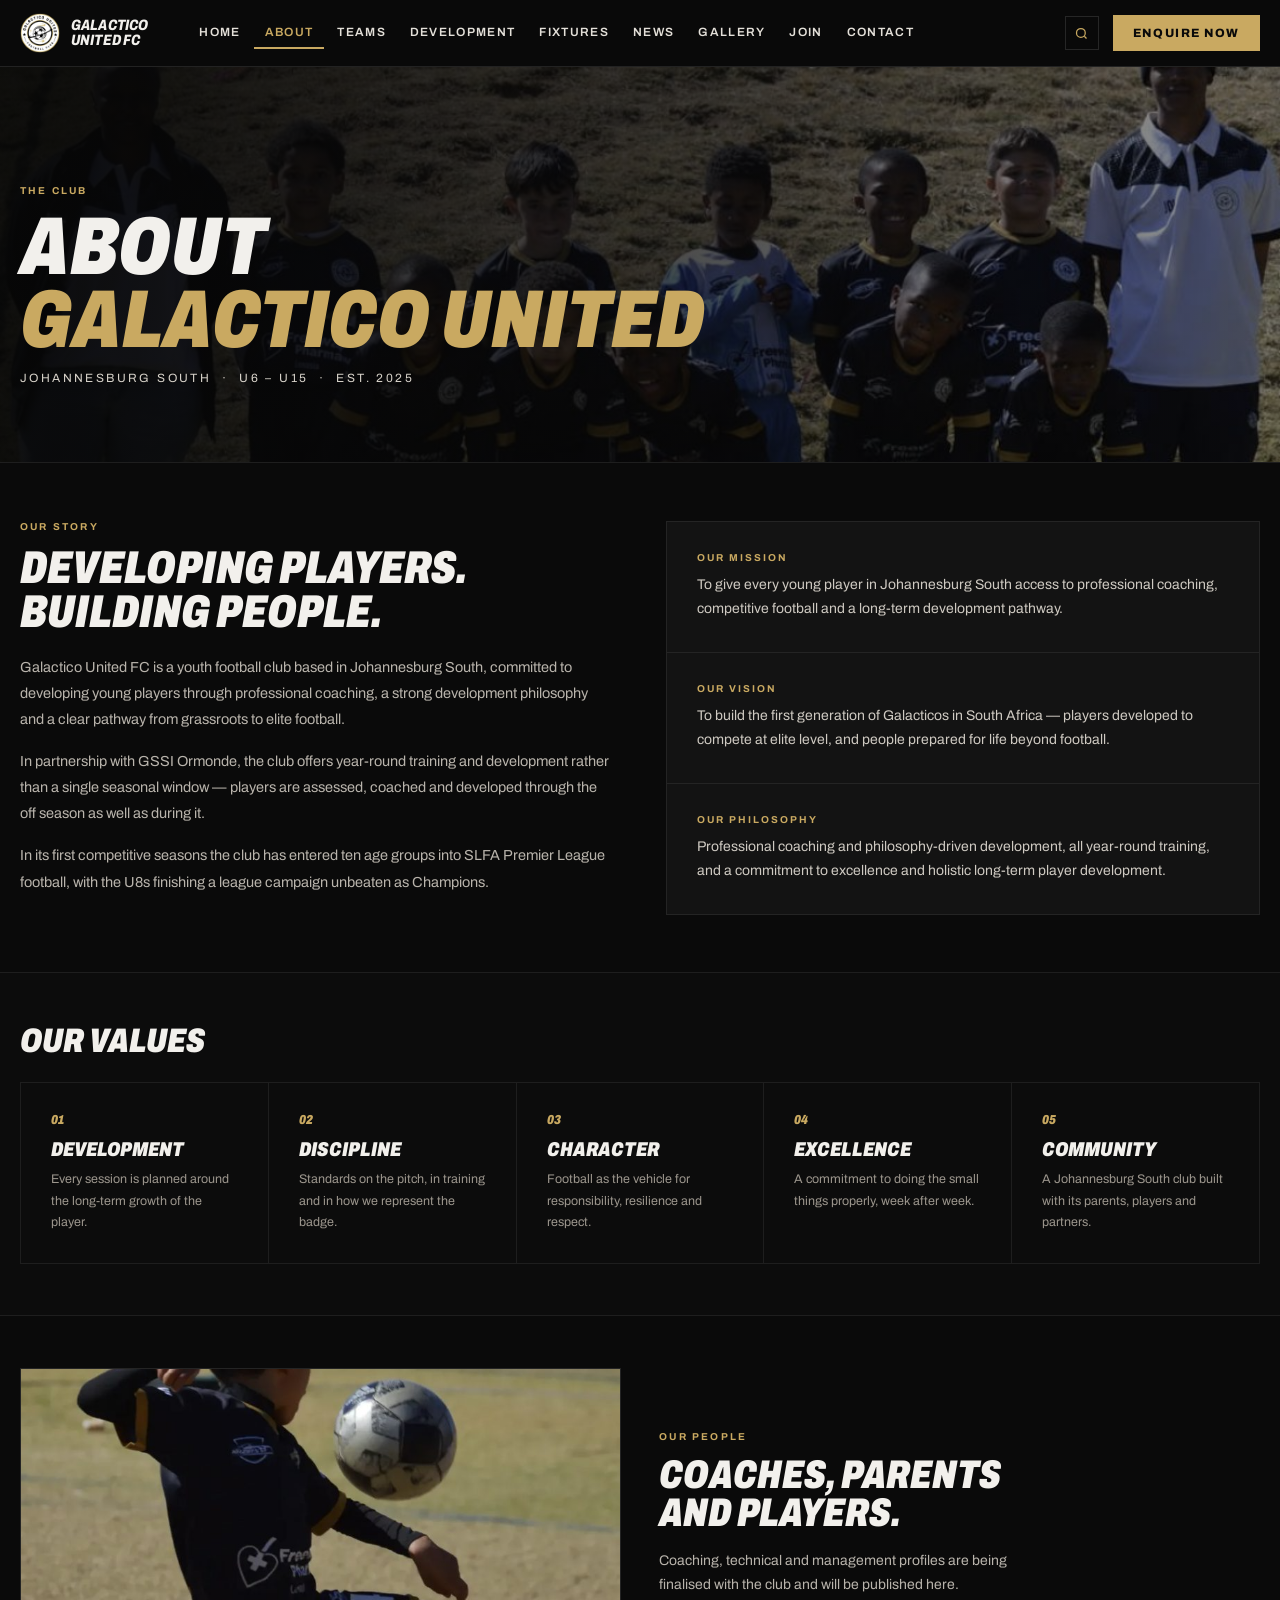
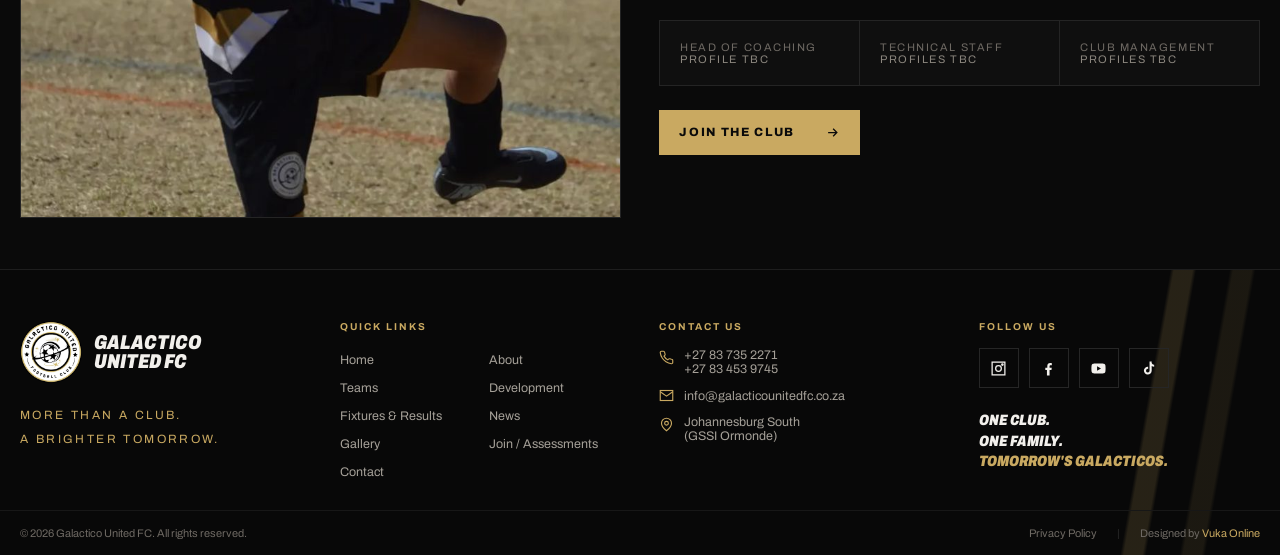
==== commit ca0eb0b4: "Launch prep: live enquiry forms, POPIA consent, privacy notice, Vercel config - api/enquiry.js: Verc" ====
--- a/about.html
+++ b/about.html
@@ -180,7 +180,7 @@
     <div class="foot-bar-in">
       <div>© 2026 Galactico United FC. All rights reserved.</div>
       <div class="foot-bar-links">
-        <a href="#">Privacy Policy</a><span class="sep">|</span><a href="#">Terms &amp; Conditions</a><span class="sep">|</span><div>Designed by <span class="gold">Vuka Online</span></div>
+        <a href="privacy.html">Privacy Policy</a><span class="sep">|</span><div>Designed by <span class="gold">Vuka Online</span></div>
       </div>
     </div>
   </div>
--- a/css/site.css
+++ b/css/site.css
@@ -510,6 +510,16 @@
 .sent h2{font-size:28px;line-height:1;margin:0}
 .sent p{margin:0;font-size:14px;line-height:1.75;color:#B9B4AC;max-width:40ch}
 .sent .btn{padding:14px 20px;font-size:11.5px}
+.legal{max-width:860px}
+.legal h2{margin:36px 0 12px;font-size:13px;letter-spacing:.2em;text-transform:uppercase;color:#C9A961;font-weight:800}
+.legal ul{margin:0 0 20px;padding-left:20px;font-size:15px;line-height:1.85;color:#B9B4AC}
+.legal strong{color:#F2F0EC}
+.hp{position:absolute;left:-9999px;width:1px;height:1px;overflow:hidden}
+.consent{display:flex;gap:12px;align-items:flex-start;margin-top:18px;font-size:12.5px;line-height:1.6;color:#B9B4AC;cursor:pointer}
+.consent input{flex:none;width:18px;height:18px;margin:2px 0 0;accent-color:#C9A961;cursor:pointer}
+.form-err{margin-top:16px;padding:12px 14px;border:1px solid #7A2E2E;background:#1A0F0F;color:#E8B4B4;font-size:13px;line-height:1.6}
+.cf-turnstile{margin-top:18px}
+.form-panel button[type=submit]:disabled{opacity:.6;cursor:progress}
 
 /* ── Contact ──────────────────────────────────────────────────────────── */
 .phead h1.contact-h1{font-size:clamp(34px,5.2vw,66px)}
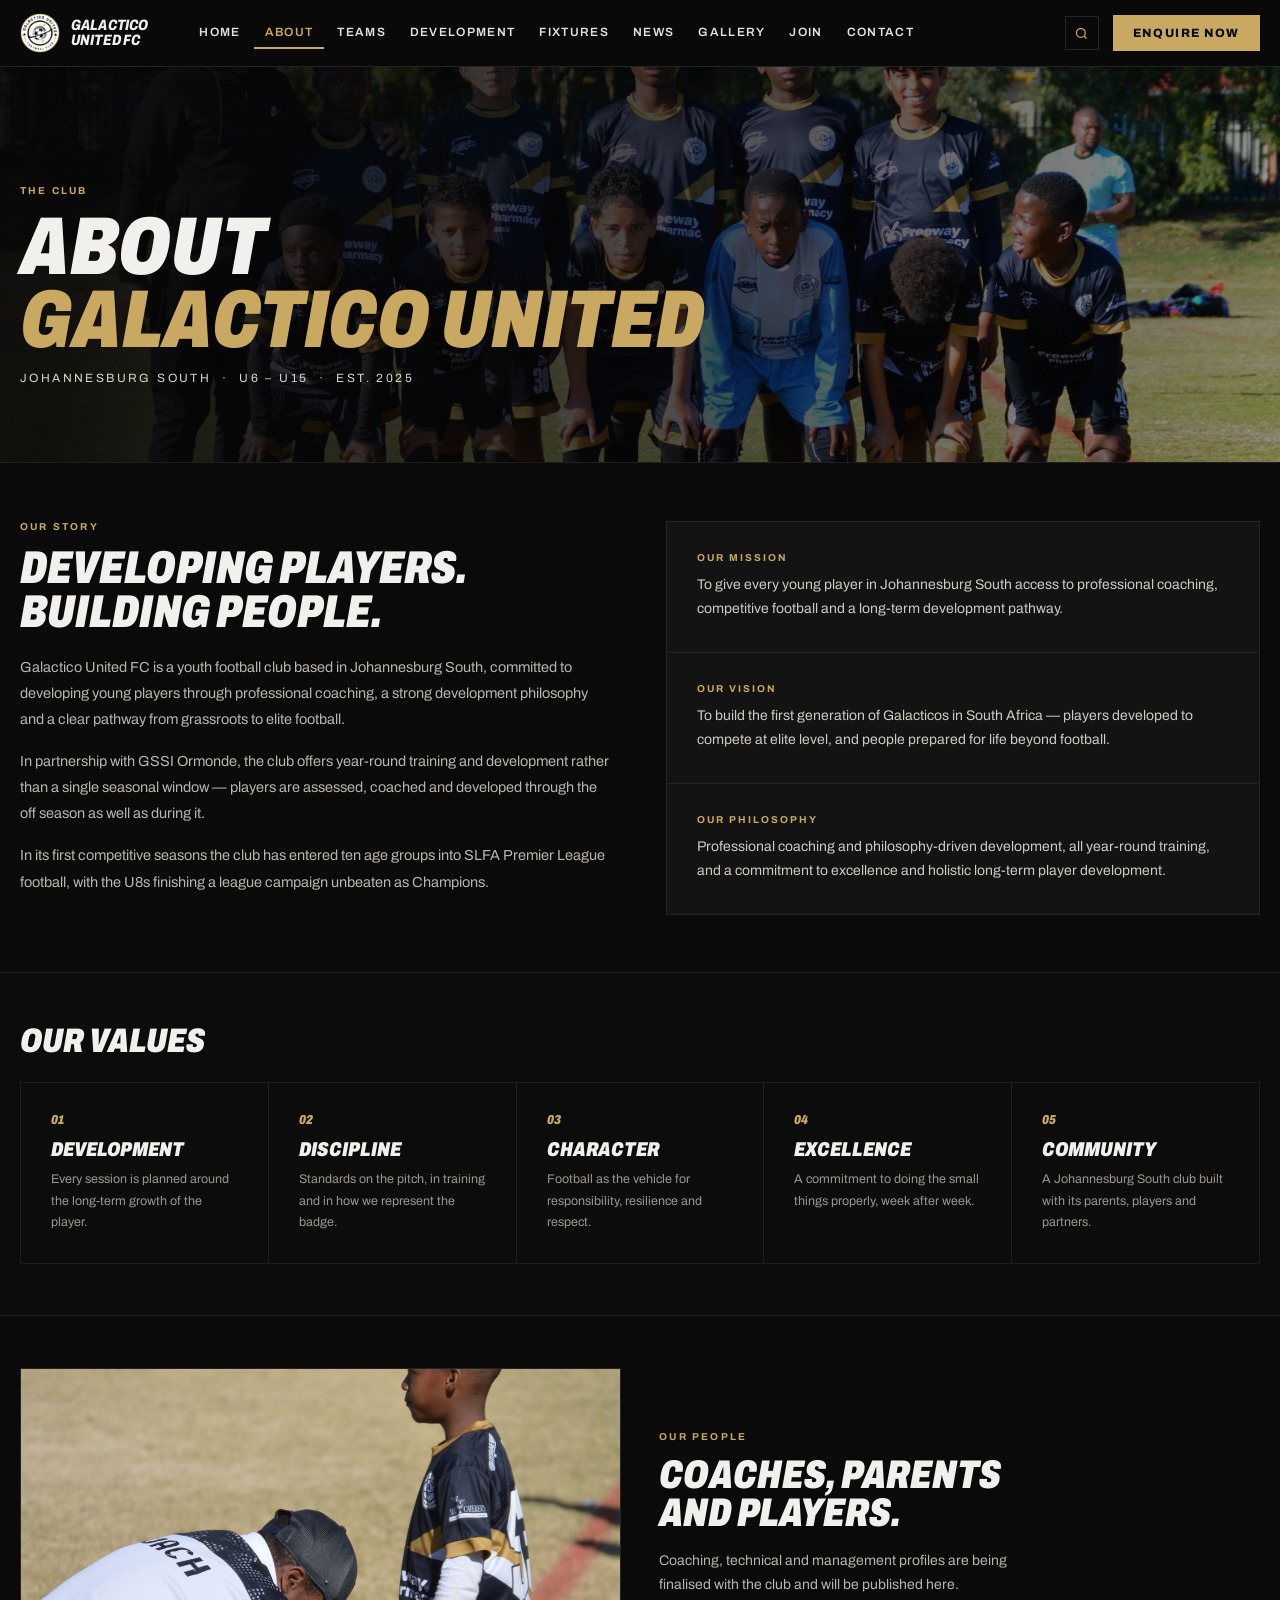
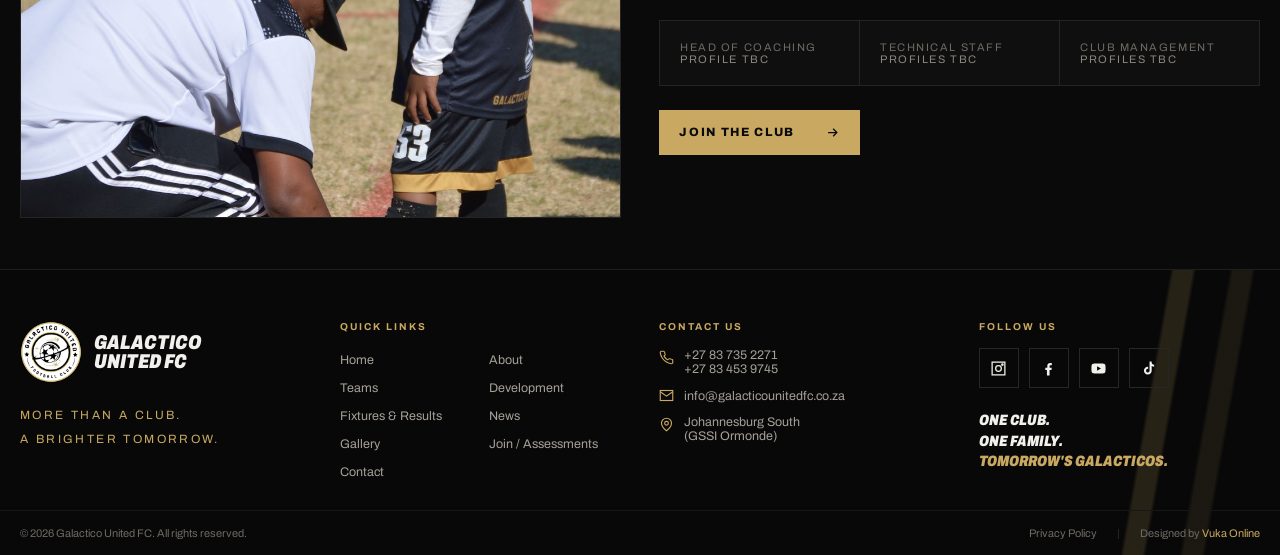
==== commit fb7c4824: "Club team photos (U6-U13) and SLFA fixtures for 10-11 Oct Replace prototype photos with the club's o" ====
--- a/about.html
+++ b/about.html
@@ -80,7 +80,7 @@
 
 <main>
   <section class="phero about-hero">
-    <img class="hero-img" src="assets/team-group.jpg" alt="Galactico United squad" style="object-position:50% 40%">
+    <img class="hero-img" src="assets/squad-u12.jpg" alt="Galactico United U12 squad" style="object-position:55% 40%">
     <div class="shade"></div>
     <div class="phero-in">
       <span class="kicker">The club</span>
@@ -118,7 +118,7 @@
   </section>
 
   <section class="people">
-    <div class="img"><img class="cover" src="assets/action-juggle.jpg" alt="Player in training" style="object-position:50% 22%"></div>
+    <div class="img"><img class="cover" src="assets/u6-7-laces.jpg" alt="Coach helping a young player before the match" style="object-position:50% 50%"></div>
     <div>
       <span class="kicker">Our people</span>
       <h2 class="disp st74">Coaches, parents<br>and players.</h2>
